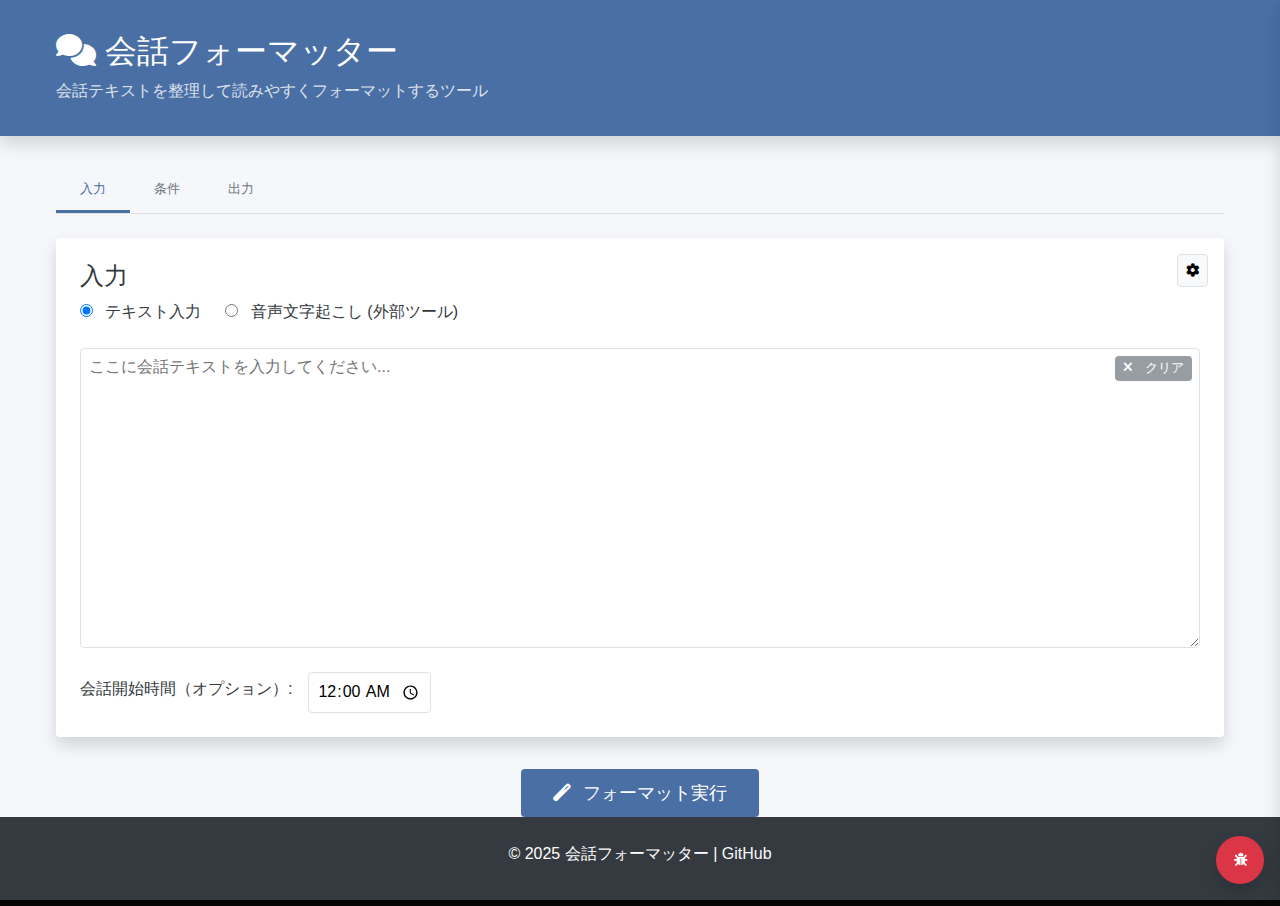
==== index.html @ 04bb36bd "Add files via upload" ====
<!DOCTYPE html>
<html lang="ja">
<head>
    <meta charset="UTF-8">
    <meta name="viewport" content="width=device-width, initial-scale=1.0">
    <title>会話フォーマッター</title>
    <meta name="description" content="会話テキストを整理して読みやすくフォーマットするツール。フィラーワードの削除、時間表示の追加、話題のグループ化などの機能を提供します。">
    <meta name="keywords" content="会話フォーマッター, 文字起こし, テキスト整形, フィラーワード削除, 会話整理">
    <meta name="author" content="会話フォーマッター">
    
    <!-- Open Graph / Social Media Meta Tags -->
    <meta property="og:title" content="会話フォーマッター">
    <meta property="og:description" content="会話テキストを整理して読みやすくフォーマットするツール">
    <meta property="og:type" content="website">
    <meta property="og:url" content="https://18173kidd.github.io/conversation-formatter-improved/">
    
    <!-- Favicon -->
    <link rel="icon" href="assets/favicon.ico">
    <link rel="apple-touch-icon" href="assets/apple-touch-icon.png">
    
    <!-- CSS -->
    <link rel="stylesheet" href="css/styles.css">
    <link rel="stylesheet" href="https://cdnjs.cloudflare.com/ajax/libs/font-awesome/6.4.0/css/all.min.css">
    
    <!-- PWA Support -->
    <link rel="manifest" href="manifest.json">
    <meta name="theme-color" content="#4a6fa5">
</head>
<body>
    <header>
        <div class="container">
            <h1><i class="fas fa-comments"></i> 会話フォーマッター</h1>
            <p>会話テキストを整理して読みやすくフォーマットするツール</p>
        </div>
    </header>

    <main class="container">
        <div class="tabs">
            <button class="tab-btn active" data-tab="input">入力</button>
            <button class="tab-btn" data-tab="prompt">条件</button>
            <button class="tab-btn" data-tab="output">出力</button>
        </div>

        <div class="tab-content active" id="input-tab">
            <div class="card">
                <h2>入力</h2>
                <button id="settings-toggle" class="settings-toggle" title="設定">
                    <i class="fas fa-cog"></i>
                </button>
                
                <div class="input-type-selector">
                    <label>
                        <input type="radio" name="input-type" value="text" checked> テキスト入力
                    </label>
                    <label>
                        <input type="radio" name="input-type" value="file"> 音声文字起こし (外部ツール)
                    </label>
                </div>
                
                <div id="text-input-container">
                    <textarea id="conversation-input" placeholder="ここに会話テキストを入力してください..."></textarea>
                    <button id="clear-input-btn" class="btn secondary btn-small" title="入力をクリア">
                        <i class="fas fa-times"></i> クリア
                    </button>
                </div>
                
                <div id="file-input-container" style="display: none;">
                    <h4>Google AI Studio を使用した音声文字起こし手順</h4>
                    <p>このツールでは直接音声ファイルを扱えませんが、以下の手順でGoogle AI Studio（無料）を使用して文字起こしを行い、その結果を上のテキスト入力欄に貼り付けて利用できます。</p>
                    <ol>
                        <li><strong>アクセスとログイン:</strong> <a href="https://ai.google.dev/aistudio?hl=ja" target="_blank">Google AI Studio</a> にアクセスし、Googleアカウントでログインします。</li>
                        <li><strong>新規プロンプト作成:</strong> 「Create new」または「Create Prompt」をクリックします。</li>
                        <li><strong>モデル選択:</strong> モデル選択メニューから `Gemini 1.5 Pro` や `Gemini 2.0 Flash` などの音声対応モデルを選択します。</li>
                        <li><strong>音声ファイルアップロード:</strong> プロンプト入力エリア付近の「＋」や「Insert」メニューから「File」や「Upload File」を選び、音声ファイル（MP3, WAV, FLAC等）をアップロードします。（ファイルサイズが大きい場合は分割やGoogle Drive経由を検討）</li>
                        <li><strong>プロンプト入力:</strong> テキスト欄に「この音声ファイルを文字起こししてください。」などと入力します。</li>
                        <li><strong>実行:</strong> 「Run」ボタンをクリックします。</li>
                        <li><strong>結果確認とコピー:</strong> 生成された文字起こし結果を確認し、コピーします。</li>
                        <li><strong>貼り付け:</strong> このツールの「テキスト入力」タブに戻り、上のテキストエリアに結果を貼り付けて「フォーマット実行」をクリックします。</li>
                    </ol>
                    <p><small>※Google AI StudioのUIや機能は変更される可能性があります。</small></p>
                </div>
                
                
                <div class="start-time-container">
                    <label for="start-time">会話開始時間（オプション）:</label>
                    <input type="time" id="start-time" value="00:00">
                </div>
            </div>
        </div>

        <div class="tab-content" id="prompt-tab">
            <div class="card">
                <h2>条件（プロンプト）</h2>
                <div class="prompt-container">
                    <textarea id="prompt-text" placeholder="条件を入力してください...">【条件】
- 内容は一切変更しないでください
- 「えー」「あー」などのフィラーワードは削除してください
- 大まかに10分おきの時間表示を目安として入れてください（例：「00:00頃～」）
- 話題の自然な流れを優先し、関連する内容はひとまとまりにしてください
- 各トピックには内容を端的に表すタイトルをつけてください
- 話題が変わったと判断できる箇所で区切りを入れてください
- 話者を明確に区別してください（例：A: 〇〇、B: 〇〇）
- 注意　必ず会話内容は全て漏れなく含めてください
- 10分の区切りをまたいでも、同じ話題は連続して記載してください</textarea>
                    
                    <div class="prompt-templates">
                        <h3>テンプレート</h3>
                        <button class="template-btn" data-template="standard">標準</button>
                        <button class="template-btn" data-template="detailed">詳細</button>
                        <button class="template-btn" data-template="simple">シンプル</button>
                        <button class="template-btn" data-template="business">ビジネス</button>
                        <button class="template-btn" data-template="academic">学術</button>
                    </div>
                    
                    <div class="prompt-actions">
                        <button id="apply-prompt" class="btn primary">条件を適用</button>
                        <button id="reset-prompt" class="btn secondary">デフォルトに戻す</button>
                    </div>
                </div>
            </div>
        </div>

        <div class="tab-content" id="output-tab">
            <div class="card">
                <h2>フォーマット結果</h2>
                <div class="output-container">
                    <div id="output-loading" style="display: none;">
                        <div class="spinner"></div>
                        <p>処理中...</p>
                        <button id="cancel-btn" class="btn danger">
                            <i class="fas fa-times"></i> キャンセル
                        </button>
                    </div>
                    
                    <div id="output-content">
                        <div id="output-text"></div>
                    </div>
                    
                    <div class="output-actions">
                        <div class="output-action-group">
                            <label for="export-format-select">エクスポート形式:</label>
                            <select id="export-format-select">
                                <option value="txt">テキスト (.txt)</option>
                                <option value="md">Markdown (.md)</option>
                                <option value="html">HTML (.html)</option>
                                <option value="json">JSON (.json)</option>
                            </select>
                            <button id="export-confirm-btn" class="btn secondary">
                                <i class="fas fa-download"></i> 決定
                            </button>
                        </div>
                        <div class="output-action-group">
                             <label for="other-action-select">その他アクション:</label>
                            <select id="other-action-select">
                                <option value="">選択...</option>
                                <option value="copy">コピー</option>
                                <option value="print">印刷</option>
                                <option value="share">共有</option>
                            </select>
                            <button id="other-action-confirm-btn" class="btn secondary">
                                <i class="fas fa-check"></i> 決定
                            </button>
                        </div>
                    </div>
                </div>
            </div>
        </div>

        <div class="action-bar">
            <button id="format-btn" class="btn primary">
                <i class="fas fa-magic"></i> フォーマット実行
            </button>
        </div>
    </main>

    <!-- Settings Panel -->
    <div id="settings-panel" class="settings-panel">
        <div class="settings-panel-header">
            <h2>設定</h2>
            <button id="settings-panel-close" class="settings-panel-close">
                <i class="fas fa-times"></i>
            </button>
        </div>
        <div class="settings-container">
            <div class="settings-group">
                <h3>テキスト設定</h3>
                <div class="setting-item">
                    <label>
                        <input type="checkbox" id="remove-fillers" checked>
                        フィラーワードを削除
                    </label>
                    <span class="tooltip" data-tooltip="「えー」「あー」などのフィラーワードを削除します">
                        <i class="fas fa-question-circle"></i>
                    </span>
                </div>
                
                <div class="setting-item">
                    <label>
                        <input type="checkbox" id="add-timestamps" checked>
                        タイムスタンプを追加
                    </label>
                    <span class="tooltip" data-tooltip="一定間隔でタイムスタンプを追加します">
                        <i class="fas fa-question-circle"></i>
                    </span>
                </div>
                
                <div class="setting-item">
                    <label for="timestamp-interval">タイムスタンプ間隔（分）:</label>
                    <input type="number" id="timestamp-interval" min="1" max="60" value="10">
                    <span class="tooltip" data-tooltip="タイムスタンプを追加する間隔（分）を指定します">
                        <i class="fas fa-question-circle"></i>
                    </span>
                </div>
                
                <div class="setting-item">
                    <label>
                        <input type="checkbox" id="group-by-topic" checked>
                        話題ごとにグループ化
                    </label>
                    <span class="tooltip" data-tooltip="関連する内容をひとまとまりにします">
                        <i class="fas fa-question-circle"></i>
                    </span>
                </div>
                
                <div class="setting-item">
                    <label>
                        <input type="checkbox" id="add-titles" checked>
                        話題のタイトルを追加
                    </label>
                    <span class="tooltip" data-tooltip="各話題に内容を端的に表すタイトルを追加します">
                        <i class="fas fa-question-circle"></i>
                    </span>
                </div>
                
                <div class="setting-item">
                    <label for="speaker-format">話者フォーマット:</label>
                    <input type="text" id="speaker-format" value="{speaker}: {text}">
                    <span class="tooltip" data-tooltip="話者と発言内容の表示形式を指定します">
                        <i class="fas fa-question-circle"></i>
                    </span>
                </div>
            </div>
            
            <div class="settings-group">
                <h3>モデル設定</h3>
                <div class="setting-item">
                    <label for="model-select">AIモデル:</label>
                    <select id="model-select">
                        <option value="gemini-2.5-pro-exp-03-25" selected>Gemini 2.5 Pro Exp (03-25)</option> <!-- Default experimental -->
                        <option value="gemini-2.5-pro">Gemini 2.5 Pro (Stable - Not Yet Available?)</option>
                        <option value="gemini-2.0-flash">Gemini 2.0 Flash</option>
                        <option value="gemini-2.0-pro">Gemini 2.0 Pro</option>
                        <option value="gemini-1.5-flash">Gemini 1.5 Flash</option>
                    </select>
                    <span class="tooltip" data-tooltip="使用するAIモデルを選択します">
                        <i class="fas fa-question-circle"></i>
                    </span>
                </div>
                
                <div class="setting-item">
                    <label for="api-key">API キー:</label>
                    <input type="password" id="api-key" placeholder="API キーを入力">
                    <span class="tooltip" data-tooltip="APIキーを入力すると、自分のアカウントでAPIを使用できます">
                        <i class="fas fa-question-circle"></i>
                    </span>
                </div>
                
                <div class="setting-item">
                    <label for="temperature">Temperature:</label>
                    <input type="range" id="temperature" min="0" max="1" step="0.1" value="0">
                    <span id="temperature-value">0</span>
                    <span class="tooltip" data-tooltip="値が高いほど創造的な出力になります">
                        <i class="fas fa-question-circle"></i>
                    </span>
                </div>
            </div>
            
            <div class="settings-group">
                <h3>保存設定</h3>
                <div class="setting-item">
                    <label>
                        <input type="checkbox" id="save-settings" checked>
                        設定を保存する
                    </label>
                    <span class="tooltip" data-tooltip="設定を保存して次回も維持します">
                        <i class="fas fa-question-circle"></i>
                    </span>
                </div>
                <div class="setting-item">
                    <button id="clear-settings" class="btn secondary">
                        <i class="fas fa-trash"></i> 保存した設定をクリア
                    </button>
                </div>
            </div>
        </div>
    </div>

    <!-- Error Log -->
    <button id="error-log-toggle" class="error-log-toggle">
        <i class="fas fa-bug"></i>
    </button>
    
    <div id="error-log" class="error-log">
        <div class="error-log-header">
            <h3>エラーログ</h3>
            <button id="error-log-close" class="error-log-close">
                <i class="fas fa-times"></i>
            </button>
        </div>
        <div id="error-log-content" class="error-log-content"></div>
    </div>

    <footer>
        <div class="container">
            <p>&copy; 2025 会話フォーマッター | <a href="https://github.com/18173kidd/conversation-formatter-improved" target="_blank">GitHub</a></p>
        </div>
    </footer>

    <!-- JavaScript -->
    <script src="js/main.js"></script>
    <script src="js/formatter.js"></script>
    <script src="js/api.js"></script>
    <script src="js/audio.js"></script>
    <script src="js/export.js"></script>
    <script src="js/settings.js"></script>
    <script src="js/error-log.js"></script>
    
    <!-- Service Worker Registration (Removed) -->
    <!-- 
    <script>
        if ('serviceWorker' in navigator) {
            window.addEventListener('load', () => {
                navigator.serviceWorker.register('./service-worker.js')
                    .then(registration => {
                        console.log('Service Worker registered with scope:', registration.scope);
                    })
                    .catch(error => {
                        console.error('Service Worker registration failed:', error);
                    });
            });
        }
    </script>
    -->
</body>
</html>
---- css/styles.css ----
/* Base Styles */
:root {
    --primary-color: #4a6fa5;
    --primary-dark: #3a5a8c;
    --secondary-color: #6c757d;
    --light-color: #f8f9fa;
    --dark-color: #343a40;
    --success-color: #28a745;
    --danger-color: #dc3545;
    --warning-color: #ffc107;
    --info-color: #17a2b8;
    --border-color: #dee2e6;
    --shadow: 0 0.5rem 1rem rgba(0, 0, 0, 0.15);
    --transition: all 0.3s ease;
    --border-radius: 0.25rem;
}

* {
    margin: 0;
    padding: 0;
    box-sizing: border-box;
}

body {
    font-family: 'Segoe UI', Tahoma, Geneva, Verdana, sans-serif;
    line-height: 1.6;
    color: var(--dark-color);
    background-color: #f5f7fa;
}

.container {
    width: 100%;
    max-width: 1200px;
    margin: 0 auto;
    padding: 0 1rem;
}

/* Typography */
h1, h2, h3, h4, h5, h6 {
    margin-bottom: 0.5rem;
    font-weight: 500;
    line-height: 1.2;
}

h1 {
    font-size: 2rem;
}

h2 {
    font-size: 1.5rem;
}

h3 {
    font-size: 1.25rem;
}

p {
    margin-bottom: 1rem;
}

a {
    color: var(--primary-color);
    text-decoration: none;
    transition: var(--transition);
}

a:hover {
    color: var(--primary-dark);
    text-decoration: underline;
}

/* Header */
header {
    background-color: var(--primary-color);
    color: white;
    padding: 2rem 0;
    margin-bottom: 2rem;
    box-shadow: var(--shadow);
}

header h1 {
    margin-bottom: 0.5rem;
}

header p {
    margin-bottom: 0;
    opacity: 0.8;
}

/* Main Content */
main {
    margin-bottom: 3rem;
}

/* Cards */
.card {
    background-color: white;
    border-radius: var(--border-radius);
    box-shadow: var(--shadow);
    padding: 1.5rem;
    margin-bottom: 1.5rem;
    position: relative;
}

/* Tabs */
.tabs {
    display: flex;
    margin-bottom: 1.5rem;
    border-bottom: 1px solid var(--border-color);
}

.tab-btn {
    padding: 0.75rem 1.5rem;
    background: none;
    border: none;
    border-bottom: 3px solid transparent;
    cursor: pointer;
    font-weight: 500;
    color: var(--secondary-color);
    transition: var(--transition);
}

.tab-btn:hover {
    color: var(--primary-color);
}

.tab-btn.active {
    color: var(--primary-color);
    border-bottom-color: var(--primary-color);
}

.tab-content {
    display: none;
}

.tab-content.active {
    display: block;
}

/* Forms */
input[type="text"],
input[type="password"],
input[type="number"],
input[type="time"],
select,
textarea {
    width: 100%;
    padding: 0.5rem;
    border: 1px solid var(--border-color);
    border-radius: var(--border-radius);
    font-family: inherit;
    font-size: 1rem;
    transition: var(--transition);
}

input[type="text"]:focus,
input[type="password"]:focus,
input[type="number"]:focus,
input[type="time"]:focus,
select:focus,
textarea:focus {
    outline: none;
    border-color: var(--primary-color);
    box-shadow: 0 0 0 0.2rem rgba(74, 111, 165, 0.25);
}

textarea {
    min-height: 200px;
    resize: vertical;
}

input[type="checkbox"],
input[type="radio"] {
    margin-right: 0.5rem;
}

label {
    display: inline-block;
    margin-bottom: 0.5rem;
    font-weight: 500;
}

/* Input Tab */
#text-input-container {
    position: relative; /* For positioning the clear button */
}

#clear-input-btn {
    position: absolute;
    top: 0.5rem;
    right: 0.5rem;
    padding: 0.25rem 0.5rem;
    font-size: 0.8rem;
    opacity: 0.7;
    transition: opacity 0.2s;
    z-index: 5; /* Ensure it's above the textarea but below other elements if needed */
}

#clear-input-btn:hover {
    opacity: 1;
}

.input-type-selector {
    display: flex;
    gap: 1.5rem;
    margin-bottom: 1rem;
}

#conversation-input {
    min-height: 300px;
}

.file-upload {
    display: flex;
    align-items: center;
    margin-bottom: 1rem;
}

.file-upload-label {
    display: inline-block;
    padding: 0.5rem 1rem;
    background-color: var(--primary-color);
    color: white;
    border-radius: var(--border-radius);
    cursor: pointer;
    transition: var(--transition);
}

.file-upload-label:hover {
    background-color: var(--primary-dark);
}

input[type="file"] {
    display: none;
}

#file-name {
    margin-left: 1rem;
    color: var(--secondary-color);
}

.start-time-container {
    display: flex;
    align-items: center;
    gap: 1rem;
    margin-top: 1rem;
}

.start-time-container input[type="time"] {
    width: auto;
}

/* Settings Panel */
.settings-toggle {
    position: absolute;
    top: 1rem;
    right: 1rem;
    background-color: var(--light-color);
    border: 1px solid var(--border-color);
    border-radius: var(--border-radius);
    padding: 0.5rem;
    cursor: pointer;
    transition: var(--transition);
    z-index: 10;
}

.settings-toggle:hover {
    background-color: var(--border-color);
}

.settings-panel {
    position: fixed;
    top: 0;
    right: -400px;
    width: 400px;
    height: 100vh;
    background-color: white;
    box-shadow: var(--shadow);
    padding: 1.5rem;
    overflow-y: auto;
    transition: right 0.3s ease;
    z-index: 1000;
}

.settings-panel.open {
    right: 0;
}

.settings-panel-header {
    display: flex;
    justify-content: space-between;
    align-items: center;
    margin-bottom: 1.5rem;
    padding-bottom: 0.5rem;
    border-bottom: 1px solid var(--border-color);
}

.settings-panel-close {
    background: none;
    border: none;
    font-size: 1.5rem;
    cursor: pointer;
    color: var(--secondary-color);
    transition: var(--transition);
}

.settings-panel-close:hover {
    color: var(--danger-color);
}

.settings-container {
    display: flex;
    flex-direction: column;
    gap: 2rem;
}

.settings-group {
    margin-bottom: 1.5rem;
}

.settings-group h3 {
    margin-bottom: 1rem;
    padding-bottom: 0.5rem;
    border-bottom: 1px solid var(--border-color);
}

.setting-item {
    margin-bottom: 1rem;
    display: flex;
    align-items: center;
}

.setting-item label {
    margin-bottom: 0;
    margin-right: 0.5rem;
}

.setting-item input[type="number"],
.setting-item input[type="text"],
.setting-item input[type="password"],
.setting-item select {
    width: auto;
    margin-left: 0.5rem;
}

/* Tooltip */
.tooltip {
    position: relative;
    display: inline-block;
    margin-left: 0.5rem;
    color: var(--secondary-color);
}

.tooltip:hover::after {
    content: attr(data-tooltip);
    position: absolute;
    bottom: 100%;
    left: 50%;
    transform: translateX(-50%);
    background-color: var(--dark-color);
    color: white;
    padding: 0.5rem;
    border-radius: var(--border-radius);
    white-space: nowrap;
    z-index: 1;
    font-size: 0.875rem;
}

/* Prompt Tab */
.prompt-container {
    display: flex;
    flex-direction: column;
    gap: 1.5rem;
}

.prompt-templates {
    display: flex;
    flex-wrap: wrap;
    gap: 0.5rem;
}

.template-btn {
    padding: 0.5rem 1rem;
    background-color: var(--light-color);
    border: 1px solid var(--border-color);
    border-radius: var(--border-radius);
    cursor: pointer;
    transition: var(--transition);
}

.template-btn:hover {
    background-color: var(--border-color);
}

.prompt-actions {
    display: flex;
    gap: 1rem;
}

/* Output Tab */
.output-container {
    position: relative;
    min-height: 300px;
}

#output-loading {
    position: absolute;
    top: 0;
    left: 0;
    width: 100%;
    height: 100%;
    display: flex;
    flex-direction: column;
    justify-content: center;
    align-items: center;
    background-color: rgba(255, 255, 255, 0.8);
    z-index: 1;
}

.spinner {
    width: 3rem;
    height: 3rem;
    border: 0.25rem solid rgba(74, 111, 165, 0.3);
    border-radius: 50%;
    border-top-color: var(--primary-color);
    animation: spin 1s linear infinite;
    margin-bottom: 1rem;
}

@keyframes spin {
    to {
        transform: rotate(360deg);
    }
}

#output-text {
    background-color: var(--light-color);
    padding: 1rem;
    border-radius: var(--border-radius);
    min-height: 300px;
    white-space: pre-wrap;
    overflow-wrap: break-word;
    font-family: 'Courier New', Courier, monospace;
}

/* Output Actions */
.output-actions {
    display: flex;
    flex-direction: column;
    gap: 1rem;
    margin-top: 1rem;
}

.output-action-group {
    display: flex;
    align-items: center;
    gap: 1rem;
    padding: 0.5rem;
    border-radius: var(--border-radius);
    background-color: var(--light-color);
}

.output-action-group label {
    min-width: 120px;
    margin-bottom: 0;
}

.output-action-group select {
    flex: 1;
    min-width: 200px;
    max-width: 300px;
    padding: 0.5rem;
    border: 1px solid var(--border-color);
    border-radius: var(--border-radius);
    background-color: white;
    cursor: pointer;
    font-size: 1rem;
    color: var(--dark-color);
}

.output-action-group select:hover {
    border-color: var(--primary-color);
}

.output-action-group select:focus {
    outline: none;
    border-color: var(--primary-color);
    box-shadow: 0 0 0 0.2rem rgba(74, 111, 165, 0.25);
}

.output-action-group .btn {
    min-width: 100px;
}

@media (max-width: 768px) {
    .output-action-group {
        flex-direction: column;
        align-items: stretch;
    }

    .output-action-group label {
        min-width: auto;
    }

    .output-action-group select {
        max-width: none;
    }

    .output-action-group .btn {
        width: 100%;
        margin-top: 0.5rem;
    }
}
}

.dropdown select option {
    padding: 0.5rem;
    color: var(--dark-color);
}

/* Action Bar */
.action-bar {
    display: flex;
    justify-content: center;
    margin-top: 2rem;
    gap: 1rem;
}

/* Buttons */
.btn {
    display: inline-block;
    padding: 0.5rem 1rem;
    border: none;
    border-radius: var(--border-radius);
    cursor: pointer;
    font-weight: 500;
    text-align: center;
    transition: var(--transition);
}

.btn.primary {
    background-color: var(--primary-color);
    color: white;
}

.btn.primary:hover {
    background-color: var(--primary-dark);
}

.btn.secondary {
    background-color: var(--secondary-color);
    color: white;
}

.btn.secondary:hover {
    background-color: #5a6268;
}

.btn.danger {
    background-color: var(--danger-color);
    color: white;
}

.btn.danger:hover {
    background-color: #bd2130;
}

.btn i {
    margin-right: 0.5rem;
}

#format-btn {
    padding: 0.75rem 2rem;
    font-size: 1.1rem;
}

/* Error Log */
.error-log {
    position: fixed;
    bottom: -300px;
    left: 0;
    width: 100%;
    height: 300px;
    background-color: rgba(0, 0, 0, 0.9);
    color: white;
    padding: 1rem;
    transition: bottom 0.3s ease;
    z-index: 1000;
    font-family: 'Courier New', Courier, monospace;
    font-size: 0.875rem;
}

.error-log.open {
    bottom: 0;
}

.error-log-header {
    display: flex;
    justify-content: space-between;
    align-items: center;
    margin-bottom: 1rem;
    padding-bottom: 0.5rem;
    border-bottom: 1px solid rgba(255, 255, 255, 0.2);
}

.error-log-close {
    background: none;
    border: none;
    color: white;
    cursor: pointer;
    font-size: 1.25rem;
}

.error-log-content {
    height: calc(100% - 3rem);
    overflow-y: auto;
}

.error-log-toggle {
    position: fixed;
    bottom: 1rem;
    right: 1rem;
    background-color: var(--danger-color);
    color: white;
    border: none;
    border-radius: 50%;
    width: 3rem;
    height: 3rem;
    display: flex;
    justify-content: center;
    align-items: center;
    cursor: pointer;
    box-shadow: var(--shadow);
    z-index: 999;
    transition: var(--transition);
}

.error-log-toggle:hover {
    background-color: #bd2130;
}

.error-log-toggle.has-errors {
    animation: pulse 2s infinite;
}

@keyframes pulse {
    0% {
        box-shadow: 0 0 0 0 rgba(220, 53, 69, 0.7);
    }
    70% {
        box-shadow: 0 0 0 10px rgba(220, 53, 69, 0);
    }
    100% {
        box-shadow: 0 0 0 0 rgba(220, 53, 69, 0);
    }
}

/* Footer */
footer {
    background-color: var(--dark-color);
    color: white;
    padding: 1.5rem 0;
    text-align: center;
}

footer a {
    color: var(--light-color);
}

footer a:hover {
    color: white;
}

/* Responsive */
@media (max-width: 768px) {
    .settings-panel {
        width: 100%;
        right: -100%;
    }
    
    .tabs {
        flex-wrap: wrap;
    }
    
    .tab-btn {
        flex: 1 0 auto;
        text-align: center;
        padding: 0.5rem;
    }
}

@media (max-width: 576px) {
    .input-type-selector {
        flex-direction: column;
        gap: 0.5rem;
    }
    
    .start-time-container {
        flex-direction: column;
        align-items: flex-start;
    }
    
    .output-actions {
        flex-direction: column;
    }
    
    .output-actions .btn {
        width: 100%;
    }
}
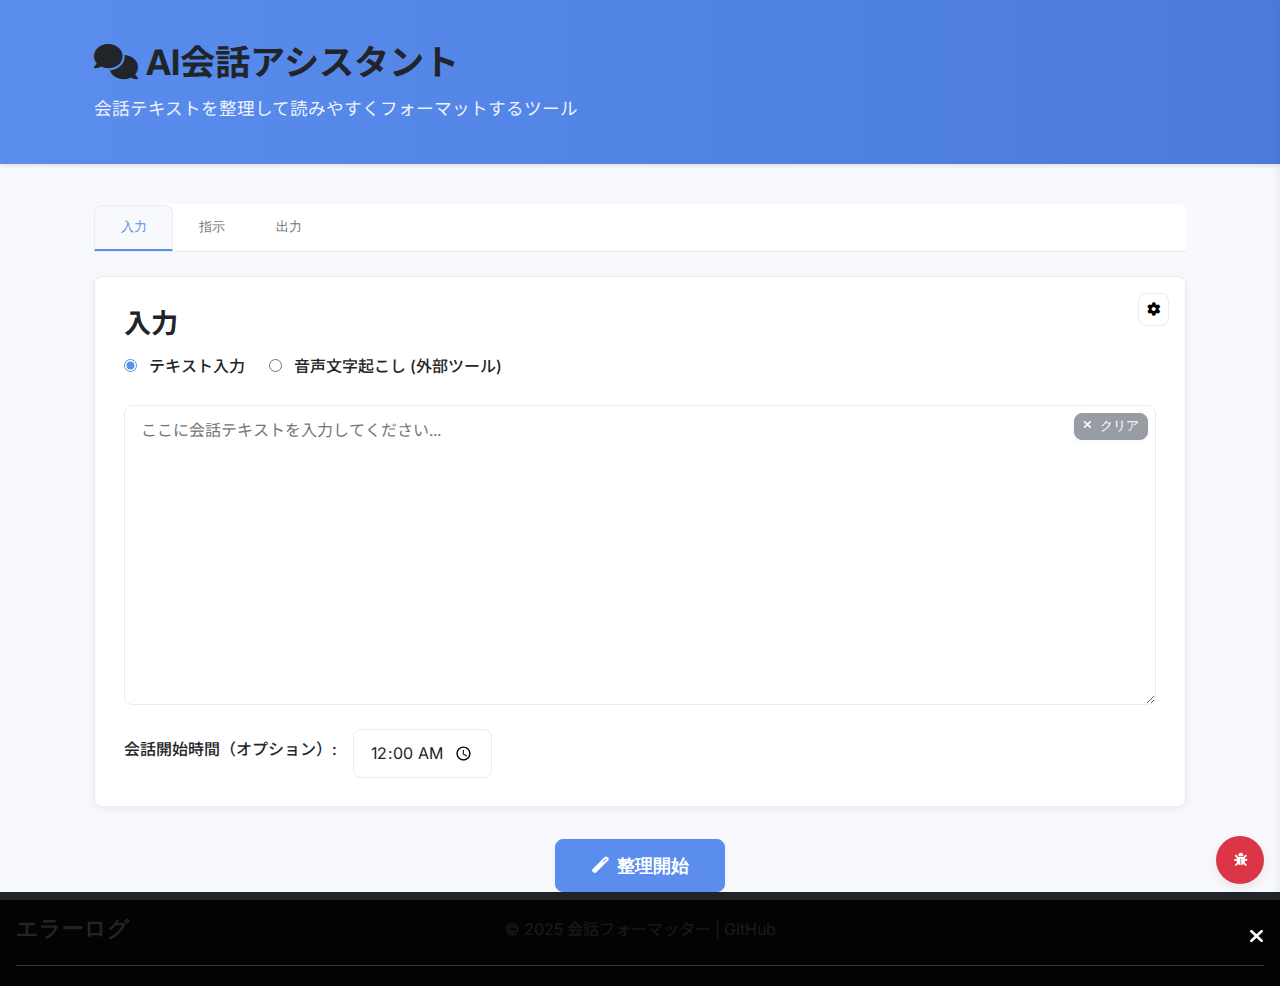
==== commit 4ba60e22: "UI改善とコード整理" ====
--- a/index.html
+++ b/index.html
@@ -3,7 +3,7 @@
 <head>
     <meta charset="UTF-8">
     <meta name="viewport" content="width=device-width, initial-scale=1.0">
-    <title>会話フォーマッター</title>
+    <title>AI会話アシスタント</title>
     <meta name="description" content="会話テキストを整理して読みやすくフォーマットするツール。フィラーワードの削除、時間表示の追加、話題のグループ化などの機能を提供します。">
     <meta name="keywords" content="会話フォーマッター, 文字起こし, テキスト整形, フィラーワード削除, 会話整理">
     <meta name="author" content="会話フォーマッター">
@@ -29,7 +29,7 @@
 <body>
     <header>
         <div class="container">
-            <h1><i class="fas fa-comments"></i> 会話フォーマッター</h1>
+            <h1><i class="fas fa-comments"></i> AI会話アシスタント</h1>
             <p>会話テキストを整理して読みやすくフォーマットするツール</p>
         </div>
     </header>
@@ -37,7 +37,7 @@
     <main class="container">
         <div class="tabs">
             <button class="tab-btn active" data-tab="input">入力</button>
-            <button class="tab-btn" data-tab="prompt">条件</button>
+            <button class="tab-btn" data-tab="prompt">指示</button>
             <button class="tab-btn" data-tab="output">出力</button>
         </div>
 
@@ -90,26 +90,36 @@
 
         <div class="tab-content" id="prompt-tab">
             <div class="card">
-                <h2>条件（プロンプト）</h2>
+                <h2>指示（プロンプト）</h2>
                 <div class="prompt-container">
-                    <textarea id="prompt-text" placeholder="条件を入力してください...">【条件】
-- 内容は一切変更しないでください
-- 「えー」「あー」などのフィラーワードは削除してください
-- 大まかに10分おきの時間表示を目安として入れてください（例：「00:00頃～」）
+                    <textarea id="prompt-text" placeholder="条件を入力してください...">【標準形式】
+出力形式: Markdown
+
+# 条件
+- フィラーワードは削除してください
+- 10分おきに時間表示を入れてください
 - 話題の自然な流れを優先し、関連する内容はひとまとまりにしてください
 - 各トピックには内容を端的に表すタイトルをつけてください
-- 話題が変わったと判断できる箇所で区切りを入れてください
 - 話者を明確に区別してください（例：A: 〇〇、B: 〇〇）
-- 注意　必ず会話内容は全て漏れなく含めてください
-- 10分の区切りをまたいでも、同じ話題は連続して記載してください</textarea>
+- 会話内容は全て漏れなく含めてください
+
+# フォーマット例
+## [トピックタイトル]
+### 00:00頃～
+- A: 発言内容
+- B: 発言内容
+
+## [次のトピック]
+### 00:10頃～
+- A: 発言内容
+- B: 発言内容</textarea>
                     
                     <div class="prompt-templates">
                         <h3>テンプレート</h3>
-                        <button class="template-btn" data-template="standard">標準</button>
-                        <button class="template-btn" data-template="detailed">詳細</button>
-                        <button class="template-btn" data-template="simple">シンプル</button>
-                        <button class="template-btn" data-template="business">ビジネス</button>
-                        <button class="template-btn" data-template="academic">学術</button>
+                        <button class="template-btn" data-template="standard">標準フォーマット</button>
+                        <button class="template-btn" data-template="minutes">議事録作成</button>
+                        <button class="template-btn" data-template="summary">会話要約</button>
+                        <button class="template-btn" data-template="importance">重要点抽出</button>
                     </div>
                     
                     <div class="prompt-actions">
@@ -168,7 +178,7 @@
 
         <div class="action-bar">
             <button id="format-btn" class="btn primary">
-                <i class="fas fa-magic"></i> フォーマット実行
+                <i class="fas fa-magic"></i> 整理開始
             </button>
         </div>
     </main>
--- a/css/styles.css
+++ b/css/styles.css
@@ -1,18 +1,22 @@
 /* Base Styles */
+@import url('https://fonts.googleapis.com/css2?family=Inter:wght@400;500;700&family=Noto+Sans+JP:wght@400;500;700&display=swap');
+
 :root {
-    --primary-color: #4a6fa5;
-    --primary-dark: #3a5a8c;
+    --primary-color: #5a8dee; /* 少し明るい青 */
+    --primary-dark: #4a7bdc;
     --secondary-color: #6c757d;
-    --light-color: #f8f9fa;
-    --dark-color: #343a40;
-    --success-color: #28a745;
+    --accent-color: #ff6b6b; /* アクセントカラー（赤系） */
+    --light-color: #ffffff;
+    --bg-color: #f8f9fc;
+    --dark-color: #212529;
+    --success-color: #198754;
     --danger-color: #dc3545;
     --warning-color: #ffc107;
-    --info-color: #17a2b8;
-    --border-color: #dee2e6;
-    --shadow: 0 0.5rem 1rem rgba(0, 0, 0, 0.15);
-    --transition: all 0.3s ease;
-    --border-radius: 0.25rem;
+    --info-color: #0dcaf0;
+    --border-color: #e9ecef;
+    --shadow: 0 4px 12px rgba(0, 0, 0, 0.08);
+    --transition: all 0.25s ease-in-out;
+    --border-radius: 0.5rem; /* 少し丸みを増やす */
 }
 
 * {
@@ -22,40 +26,43 @@
 }
 
 body {
-    font-family: 'Segoe UI', Tahoma, Geneva, Verdana, sans-serif;
-    line-height: 1.6;
+    font-family: 'Inter', 'Noto Sans JP', sans-serif;
+    line-height: 1.7;
     color: var(--dark-color);
-    background-color: #f5f7fa;
+    background-color: var(--bg-color);
+    -webkit-font-smoothing: antialiased;
+    -moz-osx-font-smoothing: grayscale;
 }
 
 .container {
     width: 100%;
-    max-width: 1200px;
+    max-width: 1140px; /* 少し狭く */
     margin: 0 auto;
-    padding: 0 1rem;
+    padding: 0 1.5rem; /* 左右のパディングを増やす */
 }
 
 /* Typography */
 h1, h2, h3, h4, h5, h6 {
-    margin-bottom: 0.5rem;
-    font-weight: 500;
-    line-height: 1.2;
+    margin-bottom: 0.75rem; /* 見出し下のマージン調整 */
+    font-weight: 700; /* 少し太く */
+    line-height: 1.3;
+    color: var(--dark-color);
 }
 
 h1 {
-    font-size: 2rem;
+    font-size: 2.2rem;
 }
 
 h2 {
-    font-size: 1.5rem;
+    font-size: 1.7rem;
 }
 
 h3 {
-    font-size: 1.25rem;
+    font-size: 1.4rem;
 }
 
 p {
-    margin-bottom: 1rem;
+    margin-bottom: 1.2rem; /* 段落下のマージン調整 */
 }
 
 a {
@@ -71,35 +78,38 @@
 
 /* Header */
 header {
-    background-color: var(--primary-color);
-    color: white;
-    padding: 2rem 0;
-    margin-bottom: 2rem;
-    box-shadow: var(--shadow);
+    background: linear-gradient(to right, var(--primary-color), var(--primary-dark)); /* グラデーション背景 */
+    color: white;
+    padding: 2.5rem 0; /* パディング調整 */
+    margin-bottom: 2.5rem;
+    box-shadow: 0 2px 4px rgba(0,0,0,0.1);
 }
 
 header h1 {
     margin-bottom: 0.5rem;
+    font-weight: 700;
 }
 
 header p {
     margin-bottom: 0;
-    opacity: 0.8;
+    opacity: 0.9;
+    font-size: 1.1rem;
 }
 
 /* Main Content */
 main {
-    margin-bottom: 3rem;
+    margin-bottom: 4rem; /* フッターとのスペース確保 */
 }
 
 /* Cards */
 .card {
-    background-color: white;
-    border-radius: var(--border-radius);
-    box-shadow: var(--shadow);
-    padding: 1.5rem;
-    margin-bottom: 1.5rem;
+    background-color: var(--light-color);
+    border-radius: var(--border-radius);
+    box-shadow: 0 2px 8px rgba(0, 0, 0, 0.06); /* よりソフトな影 */
+    padding: 1.8rem;
+    margin-bottom: 1.8rem;
     position: relative;
+    border: 1px solid var(--border-color);
 }
 
 /* Tabs */
@@ -107,10 +117,13 @@
     display: flex;
     margin-bottom: 1.5rem;
     border-bottom: 1px solid var(--border-color);
+    background-color: var(--light-color);
+    border-radius: var(--border-radius) var(--border-radius) 0 0;
+    overflow: hidden;
 }
 
 .tab-btn {
-    padding: 0.75rem 1.5rem;
+    padding: 0.8rem 1.6rem;
     background: none;
     border: none;
     border-bottom: 3px solid transparent;
@@ -118,15 +131,23 @@
     font-weight: 500;
     color: var(--secondary-color);
     transition: var(--transition);
+    position: relative;
+    top: 1px; /* Align with bottom border */
 }
 
 .tab-btn:hover {
-    color: var(--primary-color);
+    color: var(--primary-dark);
+    background-color: #e9ecef;
 }
 
 .tab-btn.active {
     color: var(--primary-color);
+    background-color: var(--bg-color); /* Match body background */
     border-bottom-color: var(--primary-color);
+    border-left: 1px solid var(--border-color);
+    border-right: 1px solid var(--border-color);
+    border-top: 1px solid var(--border-color);
+    border-radius: var(--border-radius) var(--border-radius) 0 0;
 }
 
 .tab-content {
@@ -145,12 +166,14 @@
 select,
 textarea {
     width: 100%;
-    padding: 0.5rem;
+    padding: 0.75rem 1rem; /* パディングを増やす */
     border: 1px solid var(--border-color);
     border-radius: var(--border-radius);
     font-family: inherit;
     font-size: 1rem;
     transition: var(--transition);
+    background-color: var(--light-color);
+    color: var(--dark-color);
 }
 
 input[type="text"]:focus,
@@ -161,23 +184,35 @@
 textarea:focus {
     outline: none;
     border-color: var(--primary-color);
-    box-shadow: 0 0 0 0.2rem rgba(74, 111, 165, 0.25);
+    box-shadow: 0 0 0 3px rgba(var(--primary-color), 0.15); /* フォーカス時の影を調整 */
 }
 
 textarea {
-    min-height: 200px;
+    min-height: 250px; /* 高さを少し増やす */
     resize: vertical;
+    line-height: 1.6; /* テキストエリア内の行間を調整 */
+}
+
+select {
+    appearance: none;
+    background-image: url("data:image/svg+xml,%3csvg xmlns='http://www.w3.org/2000/svg' viewBox='0 0 16 16'%3e%3cpath fill='none' stroke='%23343a40' stroke-linecap='round' stroke-linejoin='round' stroke-width='2' d='M2 5l6 6 6-6'/%3e%3c/svg%3e");
+    background-repeat: no-repeat;
+    background-position: right 1rem center;
+    background-size: 16px 12px;
+    padding-right: 2.5rem; /* アイコンスペース確保 */
 }
 
 input[type="checkbox"],
 input[type="radio"] {
     margin-right: 0.5rem;
+    accent-color: var(--primary-color); /* チェックボックス/ラジオボタンの色 */
 }
 
 label {
     display: inline-block;
     margin-bottom: 0.5rem;
     font-weight: 500;
+    cursor: pointer; /* ラベルクリックで選択可能に */
 }
 
 /* Input Tab */
@@ -435,12 +470,84 @@
 
 #output-text {
     background-color: var(--light-color);
-    padding: 1rem;
+    padding: 1.5rem;
     border-radius: var(--border-radius);
     min-height: 300px;
     white-space: pre-wrap;
     overflow-wrap: break-word;
+    font-family: 'Inter', 'Noto Sans JP', sans-serif; /* Use main font */
+    line-height: 1.7;
+    border: 1px solid var(--border-color);
+}
+
+/* Markdown-like styling for output */
+#output-text h1, 
+#output-text h2, 
+#output-text h3, 
+#output-text h4, 
+#output-text h5, 
+#output-text h6 {
+    margin-top: 1.5em;
+    margin-bottom: 0.8em;
+    font-weight: 700;
+    color: var(--primary-dark);
+}
+
+#output-text h1 { font-size: 1.8em; border-bottom: 1px solid var(--border-color); padding-bottom: 0.3em; }
+#output-text h2 { font-size: 1.5em; border-bottom: 1px solid var(--border-color); padding-bottom: 0.3em; }
+#output-text h3 { font-size: 1.3em; }
+#output-text h4 { font-size: 1.1em; }
+
+#output-text p {
+    margin-bottom: 1em;
+}
+
+#output-text ul, 
+#output-text ol {
+    margin-left: 2em;
+    margin-bottom: 1em;
+}
+
+#output-text li {
+    margin-bottom: 0.5em;
+}
+
+#output-text code {
+    background-color: #e9ecef;
+    padding: 0.2em 0.4em;
+    border-radius: 3px;
     font-family: 'Courier New', Courier, monospace;
+    font-size: 0.9em;
+}
+
+#output-text pre {
+    background-color: #e9ecef;
+    padding: 1em;
+    border-radius: var(--border-radius);
+    overflow-x: auto;
+}
+
+#output-text pre code {
+    background-color: transparent;
+    padding: 0;
+}
+
+#output-text blockquote {
+    border-left: 4px solid var(--border-color);
+    padding-left: 1em;
+    margin-left: 0;
+    margin-bottom: 1em;
+    color: var(--secondary-color);
+}
+
+#output-text strong, 
+#output-text b {
+    font-weight: 700;
+}
+
+#output-text em, 
+#output-text i {
+    font-style: italic;
 }
 
 /* Output Actions */
@@ -528,50 +635,71 @@
 
 /* Buttons */
 .btn {
-    display: inline-block;
-    padding: 0.5rem 1rem;
-    border: none;
+    display: inline-flex; /* Use flex for icon alignment */
+    align-items: center;
+    justify-content: center;
+    padding: 0.6rem 1.2rem;
+    border: 1px solid transparent;
     border-radius: var(--border-radius);
     cursor: pointer;
     font-weight: 500;
     text-align: center;
     transition: var(--transition);
+    box-shadow: 0 2px 4px rgba(0, 0, 0, 0.05);
+}
+
+.btn:hover {
+    transform: translateY(-2px);
+    box-shadow: 0 6px 12px rgba(0, 0, 0, 0.1);
+}
+
+.btn:active {
+    transform: translateY(0);
+    box-shadow: 0 2px 4px rgba(0, 0, 0, 0.05);
 }
 
 .btn.primary {
     background-color: var(--primary-color);
     color: white;
+    border-color: var(--primary-color);
 }
 
 .btn.primary:hover {
     background-color: var(--primary-dark);
+    border-color: var(--primary-dark);
 }
 
 .btn.secondary {
     background-color: var(--secondary-color);
     color: white;
+    border-color: var(--secondary-color);
 }
 
 .btn.secondary:hover {
     background-color: #5a6268;
+    border-color: #5a6268;
 }
 
 .btn.danger {
     background-color: var(--danger-color);
     color: white;
+    border-color: var(--danger-color);
 }
 
 .btn.danger:hover {
     background-color: #bd2130;
+    border-color: #bd2130;
 }
 
 .btn i {
     margin-right: 0.5rem;
+    font-size: 0.9em; /* Adjust icon size relative to text */
 }
 
 #format-btn {
-    padding: 0.75rem 2rem;
-    font-size: 1.1rem;
+    padding: 0.8rem 2.2rem;
+    font-size: 1.15rem;
+    font-weight: 700;
 }
 
 /* Error Log */
